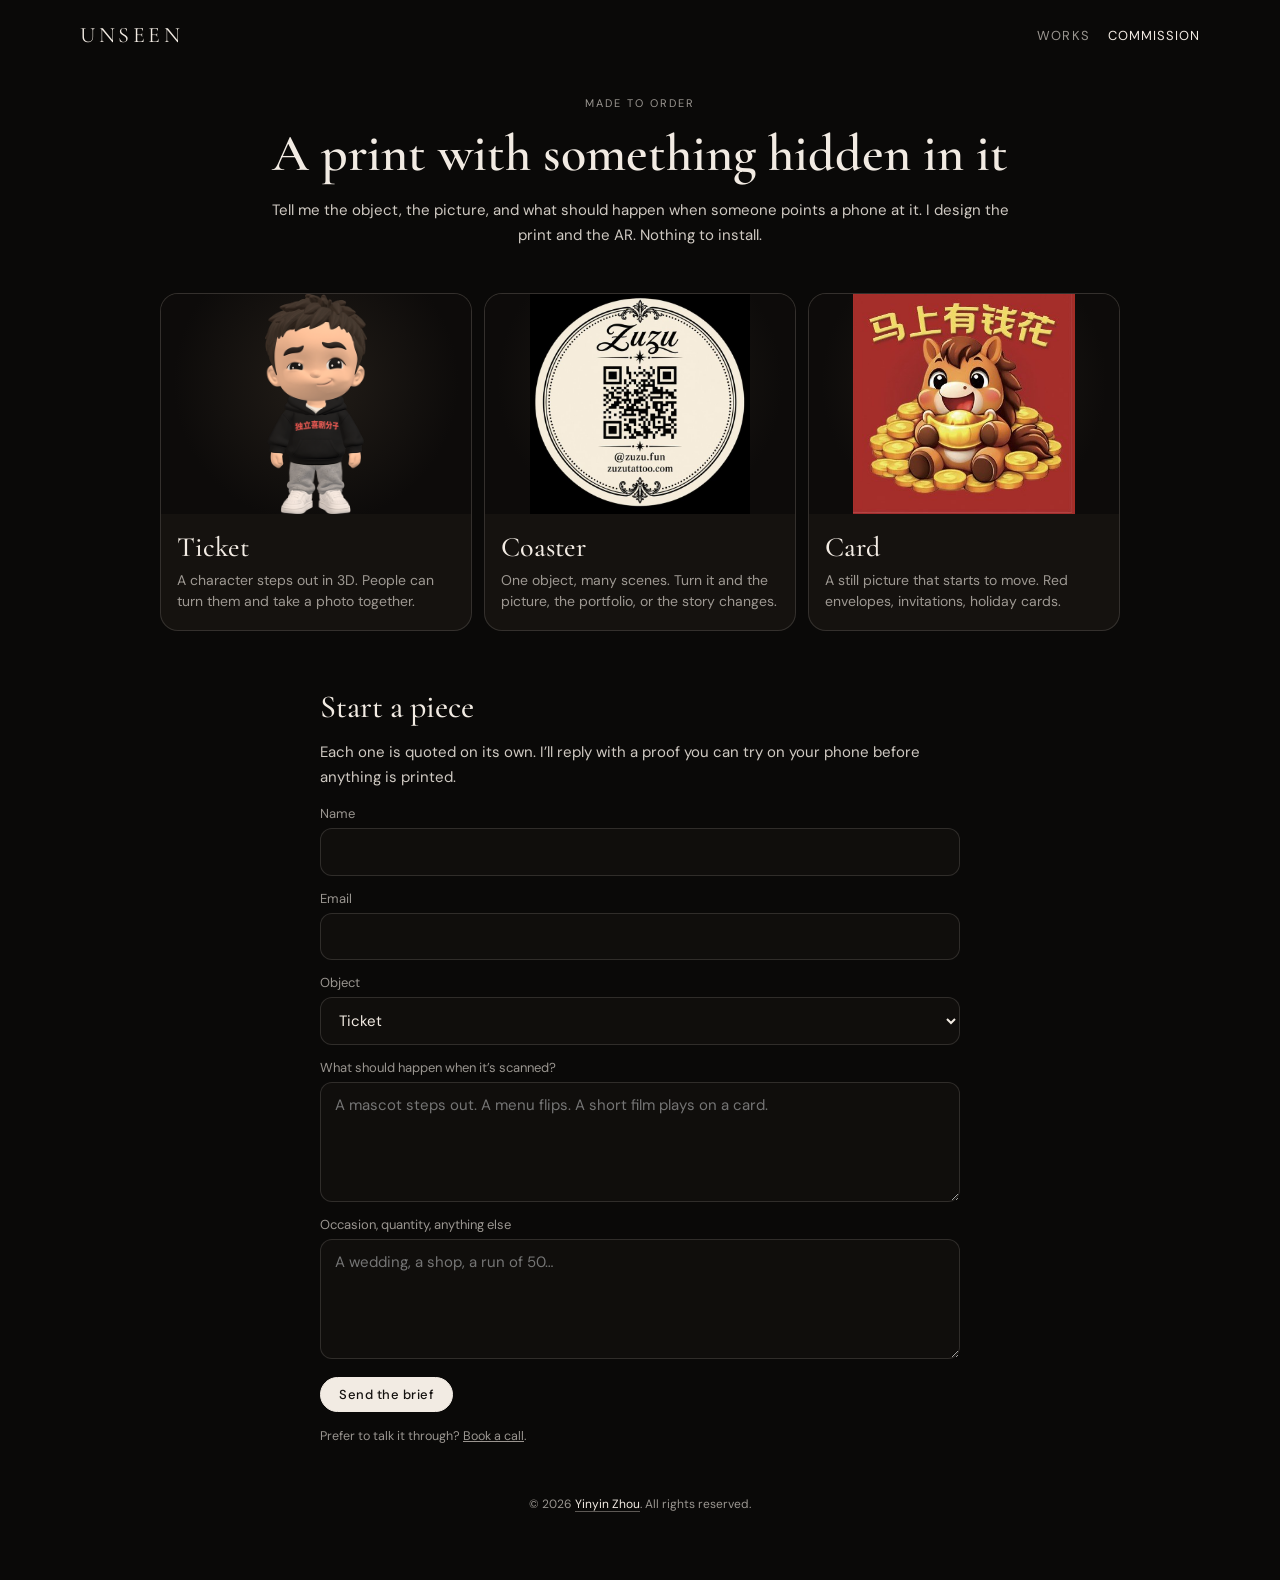
==== custom.html @ 7ffec02e "Name the series Unseen and open commissions. The try-steps on the homepage repeat what each piece al" ====
<!DOCTYPE html>
<html lang="en">
<head>
  <meta charset="UTF-8" />
  <meta name="viewport" content="width=device-width, initial-scale=1, viewport-fit=cover" />
  <title>Commission · Unseen</title>
  <meta name="description" content="Commission a custom Unseen print: a ticket, coaster or card that comes alive when someone points a phone at it." />
  <link rel="preconnect" href="https://fonts.googleapis.com">
  <link rel="preconnect" href="https://fonts.gstatic.com" crossorigin>
  <link href="https://fonts.googleapis.com/css2?family=Cormorant+Garamond:wght@500;600&family=DM+Sans:opsz,wght@9..40,400;9..40,500&display=swap" rel="stylesheet">
  <link rel="stylesheet" href="style.css" />
</head>
<body class="hub">
  <header class="topbar">
    <a class="mark" href="./">Unseen</a>
    <nav>
      <a href="./">Works</a>
      <a href="custom.html" aria-current="page">Commission</a>
    </nav>
  </header>

  <header class="hub-head">
    <p class="eyebrow">Made to order</p>
    <h1>A print with something hidden in it</h1>
    <p class="lede">Tell me the object, the picture, and what should happen when someone points a phone at it. I design the print and the AR. Nothing to install.</p>
  </header>

  <section class="offers" aria-label="What you can order">
    <a class="offer" href="try.html?case=ticket">
      <img src="assets/thumb-ticket-marker.png" alt="" />
      <div>
        <h2>Ticket</h2>
        <p>A character steps out in 3D. People can turn them and take a photo together.</p>
      </div>
    </a>
    <a class="offer" href="try.html?case=tattoo">
      <img src="assets/thumb-tattoo-marker.jpg" alt="" />
      <div>
        <h2>Coaster</h2>
        <p>One object, many scenes. Turn it and the picture, the portfolio, or the story changes.</p>
      </div>
    </a>
    <a class="offer" href="try.html?case=envelope">
      <img src="assets/thumb-unseen-horse.jpg" alt="" />
      <div>
        <h2>Card</h2>
        <p>A still picture that starts to move. Red envelopes, invitations, holiday cards.</p>
      </div>
    </a>
  </section>

  <form class="brief" id="brief">
    <h2>Start a piece</h2>
    <p class="lede">Each one is quoted on its own. I’ll reply with a proof you can try on your phone before anything is printed.</p>
    <label>Name<input name="name" required autocomplete="name" /></label>
    <label>Email<input name="email" type="email" required autocomplete="email" /></label>
    <label>Object
      <select name="object" required>
        <option value="Ticket">Ticket</option>
        <option value="Coaster">Coaster</option>
        <option value="Card">Card or red envelope</option>
        <option value="Something else">Something else</option>
      </select>
    </label>
    <label>What should happen when it’s scanned?<textarea name="story" required placeholder="A mascot steps out. A menu flips. A short film plays on a card."></textarea></label>
    <label>Occasion, quantity, anything else<textarea name="notes" placeholder="A wedding, a shop, a run of 50…"></textarea></label>
    <button class="btn primary" type="submit">Send the brief</button>
    <p class="sent" id="sent" hidden>Your email app should open with the brief. If it doesn’t, write to <a href="mailto:yzhou80@sva.edu">yzhou80@sva.edu</a>.</p>
    <p class="tips">Prefer to talk it through? <a href="https://calendly.com/rebecca-zyy103/30min" target="_blank" rel="noopener">Book a call</a>.</p>
  </form>

  <footer class="hub-foot">
    <p class="copyright">© <span id="year">2026</span> <a href="https://www.yinyinzhou.com" target="_blank" rel="noopener">Yinyin Zhou</a>. All rights reserved.</p>
  </footer>

  <script>
    document.getElementById('year').textContent = new Date().getFullYear();
    const form = document.getElementById('brief');
    form.addEventListener('submit', (event) => {
      event.preventDefault();
      const data = new FormData(form);
      const object = data.get('object');
      const body = [
        `Name: ${data.get('name')}`,
        `Email: ${data.get('email')}`,
        `Object: ${object}`,
        '',
        'What should happen when it’s scanned?',
        data.get('story'),
        '',
        'Notes:',
        data.get('notes') || '—'
      ].join('\n');
      location.href = `mailto:yzhou80@sva.edu?subject=${encodeURIComponent('Unseen commission — ' + object)}&body=${encodeURIComponent(body)}`;
      document.getElementById('sent').hidden = false;
    });
  </script>
</body>
</html>
---- style.css ----
:root {
  --bg: #0a0908;
  --card: #15120f;
  --line: rgba(242, 235, 227, 0.14);
  --paper: #f2ebe3;
  --muted: rgba(242, 235, 227, 0.62);
  --accent: #e0362c;
  --spin-duration: 24s;
  --serif: "Cormorant Garamond", "Songti SC", "Noto Serif SC", Georgia, serif;
  --sans: "DM Sans", "PingFang SC", "Hiragino Sans GB", system-ui, sans-serif;
}

* { box-sizing: border-box; margin: 0; padding: 0; }
[hidden] { display: none !important; }

body {
  background: var(--bg);
  color: var(--paper);
  font-family: var(--sans);
  -webkit-font-smoothing: antialiased;
}

a { color: inherit; }

.eyebrow {
  font-size: 11px;
  letter-spacing: 0.18em;
  text-transform: uppercase;
  color: var(--muted);
}

.en, .en-title {
  color: var(--muted);
  font-size: 0.92em;
}

.btn {
  display: inline-flex;
  align-items: center;
  justify-content: center;
  border: 1px solid rgba(242, 235, 227, 0.28);
  background: rgba(242, 235, 227, 0.08);
  color: var(--paper);
  border-radius: 999px;
  padding: 10px 18px;
  font: 500 13px/1 var(--sans);
  letter-spacing: 0.04em;
  text-decoration: none;
  cursor: pointer;
  transition: background 0.15s, border-color 0.15s;
}
.btn:hover { background: rgba(242, 235, 227, 0.16); }
.btn.primary { background: var(--paper); color: #14110f; border-color: var(--paper); }
.btn.primary:hover { background: #fff; }

/* ---------- hub */

.hub { padding: 0 20px 64px; }

.hub-head {
  max-width: 760px;
  margin: 0 auto;
  padding: 72px 0 36px;
  text-align: center;
}
.hub-head h1 {
  font-family: var(--serif);
  font-weight: 600;
  font-size: clamp(32px, 6vw, 52px);
  line-height: 1.15;
  margin: 14px 0 14px;
}
.lede { font-size: 15px; line-height: 1.7; color: rgba(242, 235, 227, 0.85); }

.topbar {
  max-width: 1120px;
  margin: 0 auto;
  padding: 22px 0 0;
  display: flex;
  align-items: center;
  justify-content: space-between;
  gap: 16px;
}
.mark {
  font-family: var(--serif);
  font-size: 22px;
  letter-spacing: 0.16em;
  text-transform: uppercase;
  text-decoration: none;
}
.topbar nav { display: flex; gap: 18px; }
.topbar nav a {
  font-size: 13px;
  letter-spacing: 0.08em;
  text-transform: uppercase;
  text-decoration: none;
  color: var(--muted);
}
.topbar nav a:hover,
.topbar nav a[aria-current="page"] { color: var(--paper); }
.hub-head { padding-top: 48px; }
.hub-cta { display: flex; justify-content: center; margin-top: 22px; }

.mobile-note {
  max-width: 960px;
  margin: 0 auto 28px;
  padding: 12px 16px;
  border-radius: 12px;
  border: 1px dashed var(--line);
  font-size: 13px;
  line-height: 1.6;
  color: var(--muted);
}

.grid {
  max-width: 1120px;
  margin: 0 auto;
  display: grid;
  grid-template-columns: repeat(auto-fill, minmax(300px, 1fr));
  gap: 18px;
}

.case {
  display: flex;
  flex-direction: column;
  border: 1px solid var(--line);
  border-radius: 18px;
  background: var(--card);
  overflow: hidden;
}
.case-art {
  display: grid;
  place-items: center;
  height: 260px;
  background: radial-gradient(circle at 50% 40%, #221d18, #0d0b0a 70%);
  overflow: hidden;
}
.case-art img {
  max-width: 72%;
  max-height: 220px;
  object-fit: contain;
  transition: transform 0.6s ease;
  filter: drop-shadow(0 12px 24px rgba(0, 0, 0, 0.5));
}
.case-art.round img { border-radius: 50%; }
.case-art.tall img { max-height: 190px; }
.case-art.square img { border-radius: 10px; }
.case:hover .case-art.round img { transform: rotate(40deg); }
.case:hover .case-art:not(.round) img { transform: scale(1.04); }

.case-body { display: flex; flex-direction: column; gap: 6px; padding: 18px 20px 20px; flex: 1; }
.tags { display: flex; gap: 6px; flex-wrap: wrap; margin-bottom: 4px; }
.tags span {
  font-size: 11px;
  padding: 3px 9px;
  border-radius: 999px;
  border: 1px solid var(--line);
  color: var(--muted);
}
.case h2 { font-family: var(--serif); font-weight: 600; font-size: 24px; line-height: 1.2; }
.case .desc { font-size: 14px; line-height: 1.65; color: rgba(242, 235, 227, 0.82); flex: 1; margin-top: 6px; }
.case-actions { display: flex; gap: 8px; margin-top: 14px; flex-wrap: wrap; }

.hub-foot { max-width: 960px; margin: 48px auto 0; text-align: center; font-size: 13px; color: var(--muted); line-height: 1.8; }
.hub-foot .en { display: block; }

.copyright { font-size: 12px; color: var(--muted); }
.copyright a { color: var(--paper); text-decoration: underline; text-decoration-color: rgba(242, 235, 227, 0.35); text-underline-offset: 3px; }
.copyright a:hover { text-decoration-color: var(--paper); }
.hub-foot .copyright { margin-top: 10px; }

/* ---------- try */

.try {
  min-height: 100dvh;
  display: grid;
  grid-template-columns: minmax(0, 1fr) 380px;
}

.back {
  position: fixed;
  top: 18px;
  left: 20px;
  z-index: 3;
  font-size: 13px;
  text-decoration: none;
  color: var(--muted);
  padding: 8px 14px;
  border-radius: 999px;
  background: rgba(10, 9, 8, 0.6);
  border: 1px solid var(--line);
}
.back:hover { color: var(--paper); }

.stage-wrap {
  display: grid;
  place-items: center;
  padding: 64px 32px 32px;
  background: #000;
  min-height: 100dvh;
}
.stage { display: grid; place-items: center; background: #000; }
.stage img {
  display: block;
  user-select: none;
  -webkit-user-drag: none;
  object-fit: contain;
}
.stage.round img { width: min(78vh, 62vw, 640px); aspect-ratio: 1; }
.stage.square img { width: min(72vh, 58vw, 600px); border-radius: 8px; }
.stage.tall img { height: min(76vh, 800px); max-width: 58vw; }

.red-envelope {
  --red: #a52e2a;
  width: min(54vh, 40vw, 440px);
  background: var(--red);
  border-radius: 16px;
  overflow: hidden;
  box-shadow: inset 0 0 0 6px var(--red), inset 0 0 0 7.5px rgba(232, 190, 92, 0.75), 0 24px 60px rgba(0, 0, 0, 0.6);
  padding-bottom: 7%;
  display: flex;
  flex-direction: column;
}
.red-envelope .flap {
  position: relative;
  aspect-ratio: 100 / 38;
}
.red-envelope .flap::before {
  content: "";
  position: absolute;
  inset: 0;
  background: linear-gradient(180deg, #7f1f1c, #922622);
  clip-path: polygon(0 0, 100% 0, 100% 34%, 50% 100%, 0 34%);
}
.red-envelope .flap::after {
  content: "";
  position: absolute;
  inset: 0;
  background: rgba(232, 190, 92, 0.7);
  clip-path: polygon(0 34%, 50% 100%, 100% 34%, 100% calc(34% + 1.5px), 50% calc(100% + 1.5px), 0 calc(34% + 1.5px));
}
.red-envelope .seal {
  position: absolute;
  left: 50%;
  bottom: 6%;
  transform: translateX(-50%);
  width: 19%;
  aspect-ratio: 1;
  border-radius: 50%;
  display: grid;
  place-items: center;
  background: radial-gradient(circle at 35% 30%, #f6dc8c, #d9a83c 60%, #b8862a);
  box-shadow: 0 3px 10px rgba(0, 0, 0, 0.35), inset 0 0 0 2px rgba(255, 240, 200, 0.5);
  color: #a52e2a;
  font: 700 clamp(16px, 2.6vw, 30px)/1 "Songti SC", "Noto Serif SC", serif;
}
.stage .red-envelope img { width: 100%; height: auto; border-radius: 0; }

.stage img.spinning { animation: spin var(--spin-duration) linear infinite; will-change: transform; }
.stage img.paused { animation-play-state: paused; }
@keyframes spin { to { transform: rotate(360deg); } }

.panel {
  display: flex;
  flex-direction: column;
  gap: 18px;
  padding: 72px 28px 32px;
  border-left: 1px solid var(--line);
  background: var(--card);
  overflow-y: auto;
  max-height: 100dvh;
  position: sticky;
  top: 0;
}
.panel h1 { font-family: var(--serif); font-weight: 600; font-size: 26px; line-height: 1.15; margin-top: -8px; }
.panel .en-title { margin-top: -14px; font-size: 13px; }

.qr-box {
  display: flex;
  flex-direction: column;
  align-items: center;
  gap: 8px;
  padding: 16px;
  border-radius: 16px;
  background: #f4efe6;
}
.qr-box img { width: 200px; height: 200px; image-rendering: pixelated; }
.qr-link { font-size: 12px; color: #6b625a; text-decoration: none; word-break: break-all; }
.qr-link:hover { text-decoration: underline; }

.steps { list-style: none; counter-reset: s; display: flex; flex-direction: column; gap: 10px; }
.steps li {
  counter-increment: s;
  display: flex;
  gap: 10px;
  font-size: 14px;
  line-height: 1.5;
}
.steps li::before {
  content: counter(s);
  flex: none;
  width: 22px;
  height: 22px;
  border-radius: 50%;
  border: 1px solid var(--line);
  display: grid;
  place-items: center;
  font-size: 12px;
  color: var(--muted);
}

.spin { display: flex; flex-direction: column; gap: 10px; align-items: flex-start; }
.speed { display: flex; align-items: center; gap: 10px; font-size: 12px; color: var(--muted); width: 100%; }
.speed input { flex: 1; accent-color: var(--paper); }

.tips { font-size: 12.5px; line-height: 1.6; color: var(--muted); }

.switch {
  display: flex;
  flex-wrap: wrap;
  gap: 6px;
  margin-top: auto;
  padding-top: 16px;
  border-top: 1px solid var(--line);
}
.switch a {
  font-size: 12px;
  text-decoration: none;
  padding: 6px 10px;
  border-radius: 999px;
  border: 1px solid var(--line);
  color: var(--muted);
}
.switch a:hover { color: var(--paper); border-color: rgba(242, 235, 227, 0.4); }

.offers {
  max-width: 960px;
  margin: 8px auto 0;
  display: grid;
  grid-template-columns: repeat(3, minmax(0, 1fr));
  gap: 12px;
}
.offer {
  display: flex;
  flex-direction: column;
  text-decoration: none;
  border: 1px solid var(--line);
  border-radius: 18px;
  background: var(--card);
  overflow: hidden;
}
.offer img {
  width: 100%;
  height: 220px;
  object-fit: contain;
  background: radial-gradient(circle at 50% 40%, #221d18, #0d0b0a 70%);
}
.offer div { padding: 16px 16px 18px; }
.offer h2 { font-family: var(--serif); font-weight: 500; font-size: 28px; }
.offer p { margin-top: 6px; color: var(--muted); font-size: 14px; line-height: 1.5; }

.brief {
  max-width: 640px;
  margin: 56px auto 0;
  display: flex;
  flex-direction: column;
  gap: 14px;
}
.brief h2 { font-family: var(--serif); font-weight: 500; font-size: 32px; }
.brief label { display: flex; flex-direction: column; gap: 6px; font-size: 13px; color: var(--muted); }
.brief input,
.brief select,
.brief textarea {
  width: 100%;
  background: #100e0c;
  color: var(--paper);
  border: 1px solid var(--line);
  border-radius: 12px;
  padding: 12px 14px;
  font: 400 15px/1.45 var(--sans);
}
.brief textarea { min-height: 120px; resize: vertical; }
.brief .btn { align-self: flex-start; margin-top: 4px; }
.sent { font-size: 14px; line-height: 1.6; color: var(--paper); }

@media (max-width: 820px) {
  .offers { grid-template-columns: 1fr; }
  .hub-head { padding-top: 36px; }
  .try { grid-template-columns: minmax(0, 1fr); }
  .stage-wrap { min-height: auto; padding: 64px 16px 24px; }
  .stage.round img { width: min(86vw, 520px); }
  .stage.square img { width: min(86vw, 520px); }
  .stage.tall img { height: auto; width: min(70vw, 360px); max-width: none; }
  .red-envelope { width: min(78vw, 400px); }
  .panel { border-left: 0; border-top: 1px solid var(--line); max-height: none; position: static; padding-top: 28px; }
}
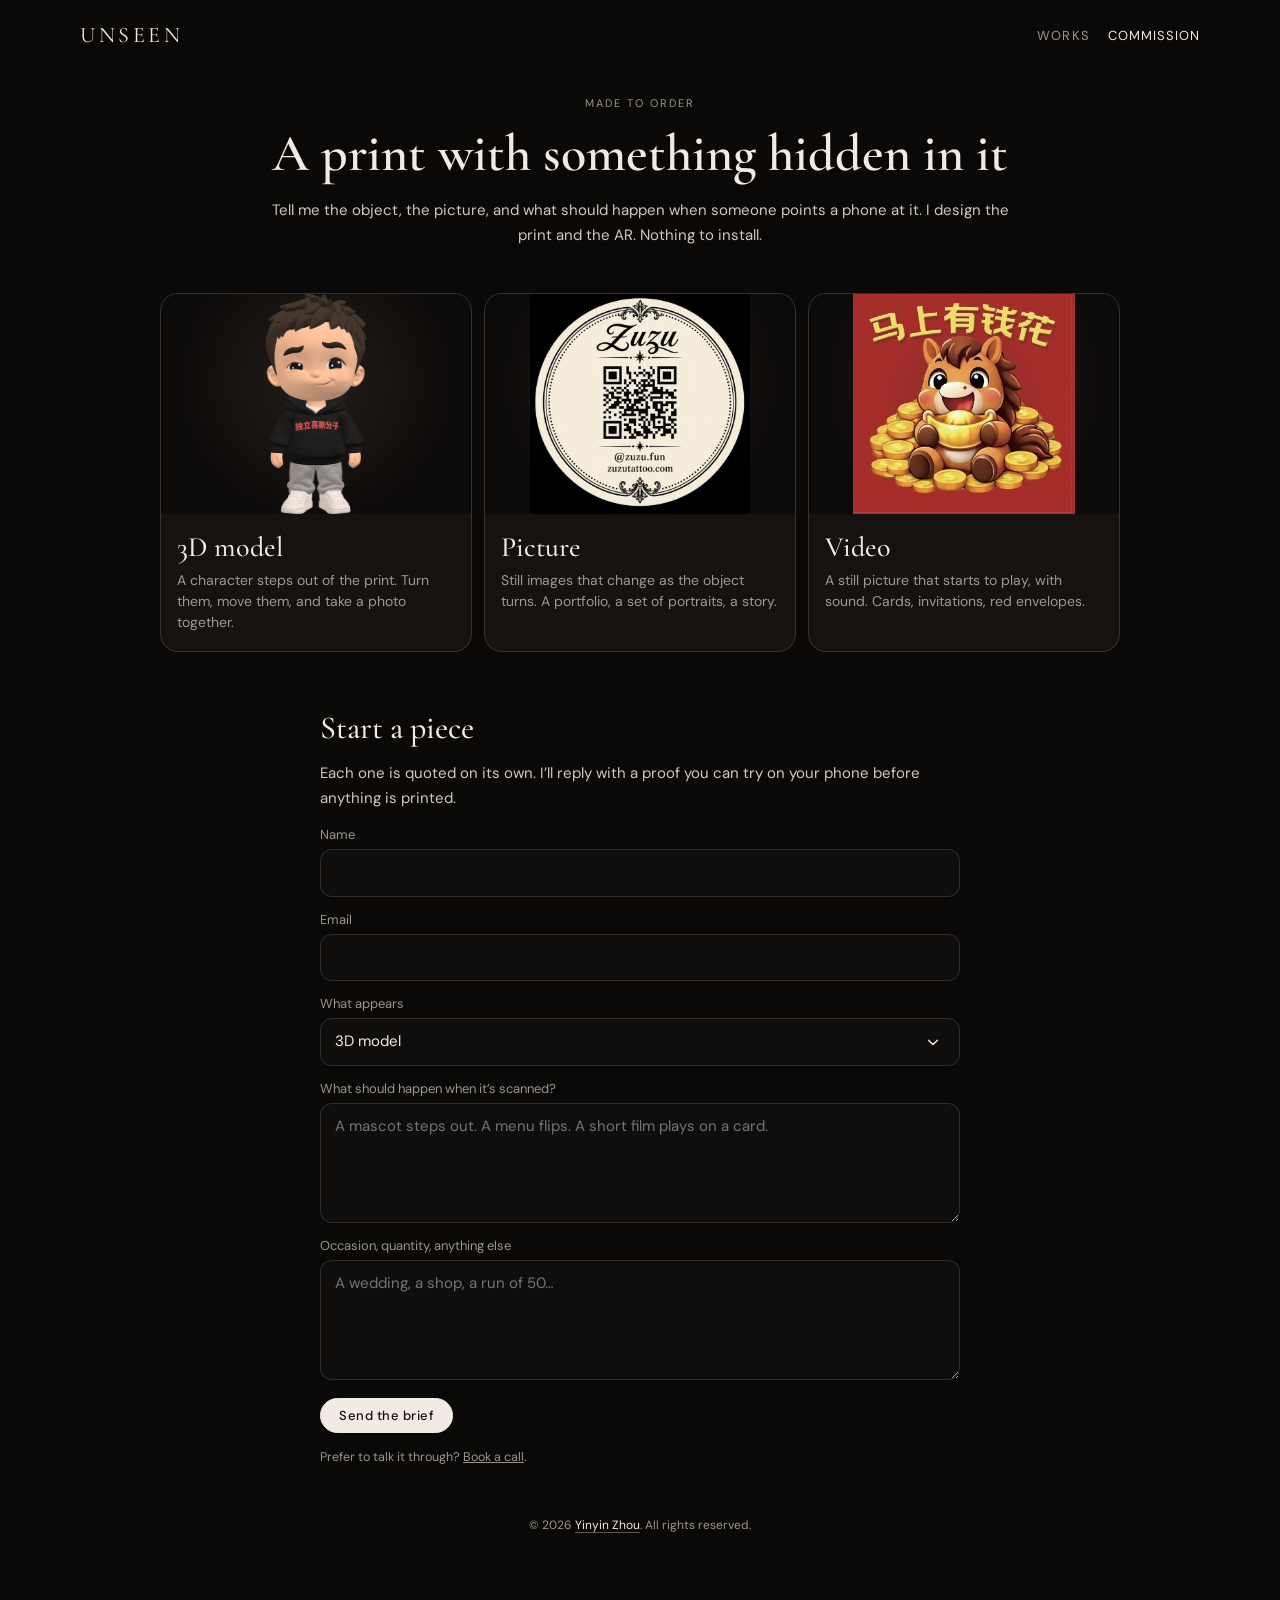
==== commit 083b73c9: "Group the work by what appears: 3D model, picture, or video. The homepage title was saying the same " ====
--- a/custom.html
+++ b/custom.html
@@ -29,22 +29,22 @@
     <a class="offer" href="try.html?case=ticket">
       <img src="assets/thumb-ticket-marker.png" alt="" />
       <div>
-        <h2>Ticket</h2>
-        <p>A character steps out in 3D. People can turn them and take a photo together.</p>
+        <h2>3D model</h2>
+        <p>A character steps out of the print. Turn them, move them, and take a photo together.</p>
       </div>
     </a>
     <a class="offer" href="try.html?case=tattoo">
       <img src="assets/thumb-tattoo-marker.jpg" alt="" />
       <div>
-        <h2>Coaster</h2>
-        <p>One object, many scenes. Turn it and the picture, the portfolio, or the story changes.</p>
+        <h2>Picture</h2>
+        <p>Still images that change as the object turns. A portfolio, a set of portraits, a story.</p>
       </div>
     </a>
     <a class="offer" href="try.html?case=envelope">
       <img src="assets/thumb-unseen-horse.jpg" alt="" />
       <div>
-        <h2>Card</h2>
-        <p>A still picture that starts to move. Red envelopes, invitations, holiday cards.</p>
+        <h2>Video</h2>
+        <p>A still picture that starts to play, with sound. Cards, invitations, red envelopes.</p>
       </div>
     </a>
   </section>
@@ -54,12 +54,11 @@
     <p class="lede">Each one is quoted on its own. I’ll reply with a proof you can try on your phone before anything is printed.</p>
     <label>Name<input name="name" required autocomplete="name" /></label>
     <label>Email<input name="email" type="email" required autocomplete="email" /></label>
-    <label>Object
+    <label>What appears
       <select name="object" required>
-        <option value="Ticket">Ticket</option>
-        <option value="Coaster">Coaster</option>
-        <option value="Card">Card or red envelope</option>
-        <option value="Something else">Something else</option>
+        <option value="3D model">3D model</option>
+        <option value="Picture">Picture</option>
+        <option value="Video">Video</option>
       </select>
     </label>
     <label>What should happen when it’s scanned?<textarea name="story" required placeholder="A mascot steps out. A menu flips. A short film plays on a card."></textarea></label>
@@ -83,7 +82,7 @@
       const body = [
         `Name: ${data.get('name')}`,
         `Email: ${data.get('email')}`,
-        `Object: ${object}`,
+        `What appears: ${object}`,
         '',
         'What should happen when it’s scanned?',
         data.get('story'),
--- a/style.css
+++ b/style.css
@@ -161,6 +161,29 @@
 .case .desc { font-size: 14px; line-height: 1.65; color: rgba(242, 235, 227, 0.82); flex: 1; margin-top: 6px; }
 .case-actions { display: flex; gap: 8px; margin-top: 14px; flex-wrap: wrap; }
 
+.filters {
+  max-width: 1120px;
+  margin: 0 auto 22px;
+  display: flex;
+  gap: 8px;
+  flex-wrap: wrap;
+}
+.filters button {
+  font: 500 13px/1 var(--sans);
+  letter-spacing: 0.04em;
+  color: var(--muted);
+  background: transparent;
+  border: 1px solid var(--line);
+  border-radius: 999px;
+  padding: 8px 14px;
+  cursor: pointer;
+}
+.filters button[aria-pressed="true"] {
+  background: var(--paper);
+  color: #14110f;
+  border-color: var(--paper);
+}
+
 .hub-foot { max-width: 960px; margin: 48px auto 0; text-align: center; font-size: 13px; color: var(--muted); line-height: 1.8; }
 .hub-foot .en { display: block; }
 
@@ -380,6 +403,15 @@
   font: 400 15px/1.45 var(--sans);
 }
 .brief textarea { min-height: 120px; resize: vertical; }
+.brief select {
+  appearance: none;
+  -webkit-appearance: none;
+  padding-right: 48px;
+  background-image: url("data:image/svg+xml,%3Csvg xmlns='http://www.w3.org/2000/svg' width='16' height='16' viewBox='0 0 16 16' fill='none'%3E%3Cpath d='M3.5 6.2L8 10.6L12.5 6.2' stroke='%23f2ebe3' stroke-width='1.4' stroke-linecap='round' stroke-linejoin='round'/%3E%3C/svg%3E");
+  background-repeat: no-repeat;
+  background-position: right 18px center;
+  background-size: 16px 16px;
+}
 .brief .btn { align-self: flex-start; margin-top: 4px; }
 .sent { font-size: 14px; line-height: 1.6; color: var(--paper); }
 
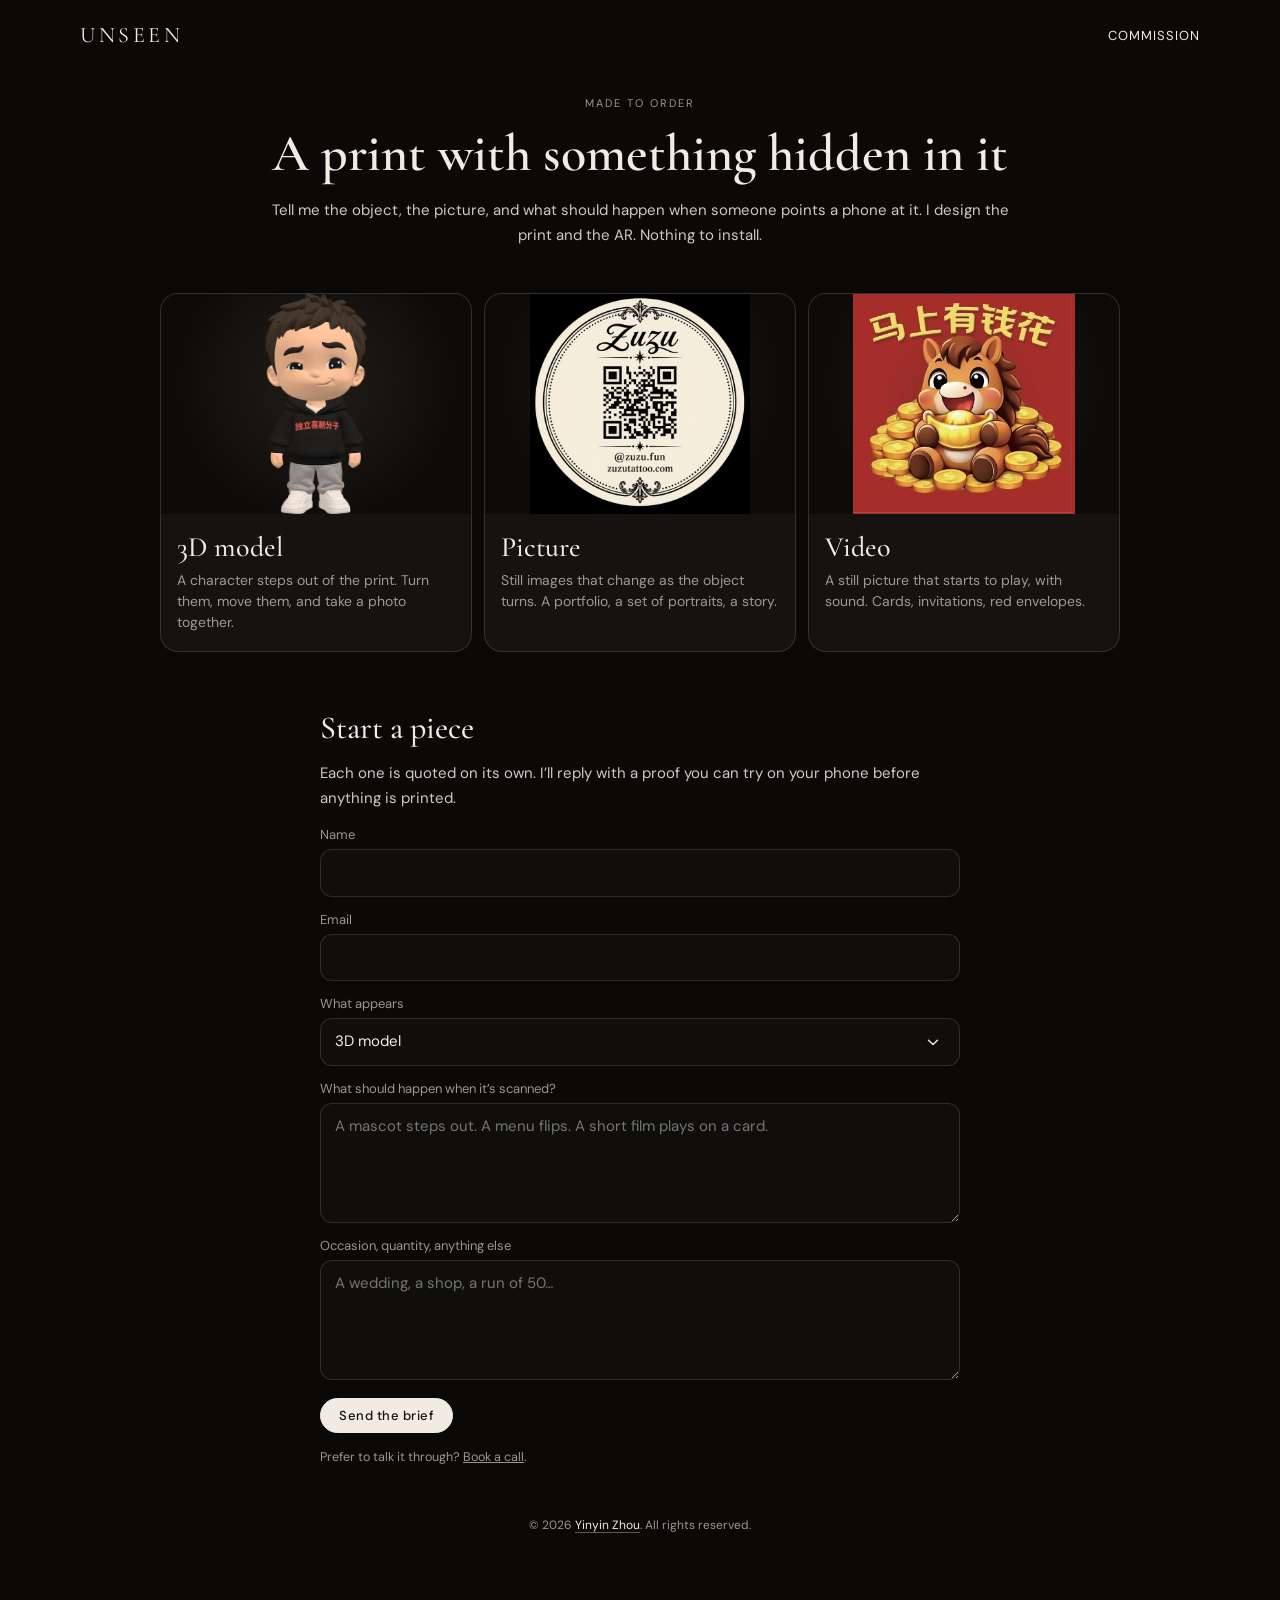
==== commit cc903da6: "Keep Unseen on the homepage and drop the Works label. The name is the way back to the portfolio. The" ====
--- a/custom.html
+++ b/custom.html
@@ -12,9 +12,8 @@
 </head>
 <body class="hub">
   <header class="topbar">
-    <a class="mark" href="./">Unseen</a>
+    <a class="mark" href="https://www.yinyinzhou.com">Unseen</a>
     <nav>
-      <a href="./">Works</a>
       <a href="custom.html" aria-current="page">Commission</a>
     </nav>
   </header>
@@ -63,10 +62,16 @@
     </label>
     <label>What should happen when it’s scanned?<textarea name="story" required placeholder="A mascot steps out. A menu flips. A short film plays on a card."></textarea></label>
     <label>Occasion, quantity, anything else<textarea name="notes" placeholder="A wedding, a shop, a run of 50…"></textarea></label>
+    <input class="honey" type="text" name="_honey" tabindex="-1" autocomplete="off" aria-hidden="true" />
     <button class="btn primary" type="submit">Send the brief</button>
-    <p class="sent" id="sent" hidden>Your email app should open with the brief. If it doesn’t, write to <a href="mailto:yzhou80@sva.edu">yzhou80@sva.edu</a>.</p>
+    <p class="sent" id="send-error" hidden>Couldn’t send it. Try again in a moment.</p>
     <p class="tips">Prefer to talk it through? <a href="https://calendly.com/rebecca-zyy103/30min" target="_blank" rel="noopener">Book a call</a>.</p>
   </form>
+
+  <div class="thanks" id="thanks" hidden>
+    <h2>Thank you</h2>
+    <p class="lede">I’ll get back to you within 24 hours.</p>
+  </div>
 
   <footer class="hub-foot">
     <p class="copyright">© <span id="year">2026</span> <a href="https://www.yinyinzhou.com" target="_blank" rel="noopener">Yinyin Zhou</a>. All rights reserved.</p>
@@ -75,23 +80,42 @@
   <script>
     document.getElementById('year').textContent = new Date().getFullYear();
     const form = document.getElementById('brief');
-    form.addEventListener('submit', (event) => {
+    const button = form.querySelector('button[type="submit"]');
+    form.addEventListener('submit', async (event) => {
       event.preventDefault();
+      if (form._honey.value) return;
       const data = new FormData(form);
       const object = data.get('object');
-      const body = [
-        `Name: ${data.get('name')}`,
-        `Email: ${data.get('email')}`,
-        `What appears: ${object}`,
-        '',
-        'What should happen when it’s scanned?',
-        data.get('story'),
-        '',
-        'Notes:',
-        data.get('notes') || '—'
-      ].join('\n');
-      location.href = `mailto:yzhou80@sva.edu?subject=${encodeURIComponent('Unseen commission — ' + object)}&body=${encodeURIComponent(body)}`;
-      document.getElementById('sent').hidden = false;
+      button.disabled = true;
+      button.textContent = 'Sending…';
+      document.getElementById('send-error').hidden = true;
+      try {
+        const res = await fetch('https://formsubmit.co/ajax/rebecca.zyy103@gmail.com', {
+          method: 'POST',
+          headers: { 'Content-Type': 'application/json', Accept: 'application/json' },
+          body: JSON.stringify({
+            name: data.get('name'),
+            email: data.get('email'),
+            _replyto: data.get('email'),
+            _subject: 'Unseen commission — ' + object,
+            _template: 'table',
+            _captcha: 'false',
+            'What appears': object,
+            'What should happen when scanned': data.get('story'),
+            Notes: data.get('notes') || '—'
+          })
+        });
+        const json = await res.json();
+        if (!res.ok || String(json.success) !== 'true') throw new Error(json.message || 'send failed');
+        form.hidden = true;
+        const thanks = document.getElementById('thanks');
+        thanks.hidden = false;
+        thanks.scrollIntoView({ behavior: 'smooth', block: 'center' });
+      } catch (err) {
+        document.getElementById('send-error').hidden = false;
+        button.disabled = false;
+        button.textContent = 'Send the brief';
+      }
     });
   </script>
 </body>
--- a/style.css
+++ b/style.css
@@ -88,7 +88,7 @@
   text-transform: uppercase;
   text-decoration: none;
 }
-.topbar nav { display: flex; gap: 18px; }
+.topbar nav { display: flex; gap: 18px; margin-left: auto; }
 .topbar nav a {
   font-size: 13px;
   letter-spacing: 0.08em;
@@ -413,6 +413,14 @@
   background-size: 16px 16px;
 }
 .brief .btn { align-self: flex-start; margin-top: 4px; }
+.thanks {
+  max-width: 640px;
+  margin: 56px auto 0;
+  text-align: center;
+}
+.thanks h2 { font-family: var(--serif); font-weight: 500; font-size: clamp(36px, 5vw, 52px); }
+.brief .btn:disabled { opacity: 0.6; cursor: wait; }
+.honey { position: absolute; left: -9999px; height: 0; width: 0; opacity: 0; }
 .sent { font-size: 14px; line-height: 1.6; color: var(--paper); }
 
 @media (max-width: 820px) {
